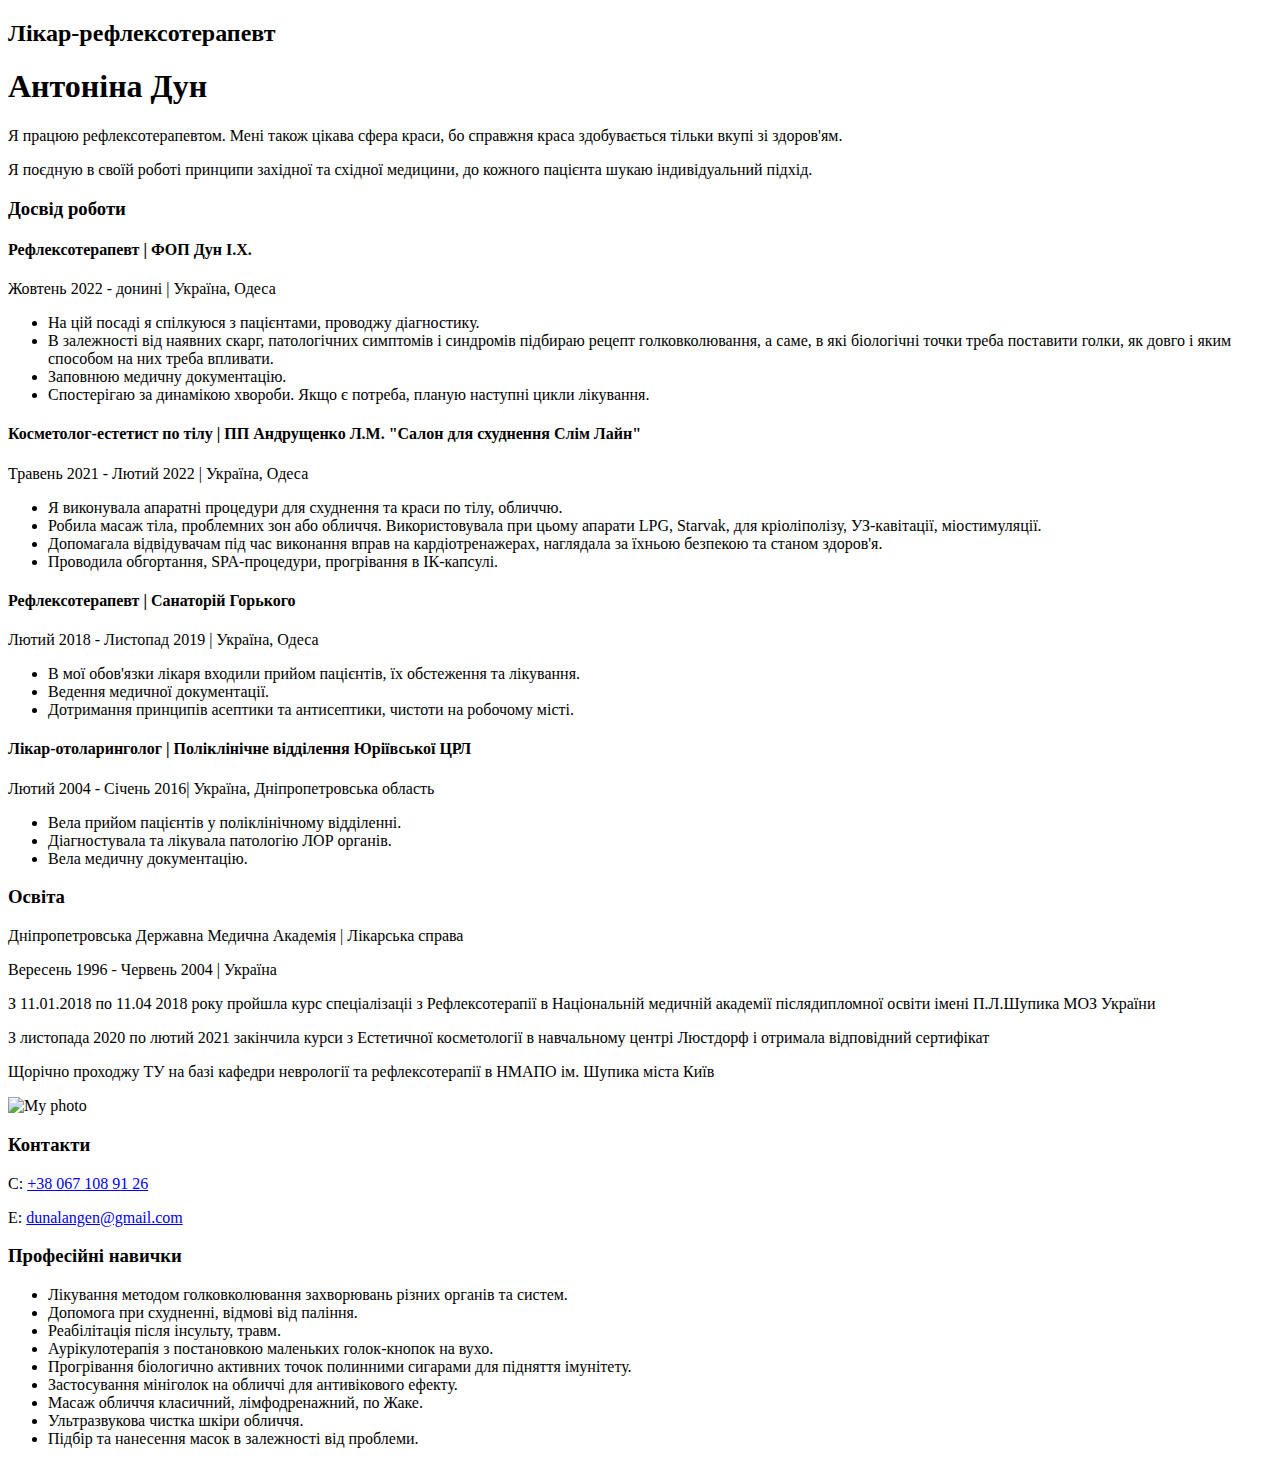
==== index.html @ efcacf2e "Add files via upload" ====
<!DOCTYPE html>
<html lang="en">
<head>
    <meta charset="UTF-8">
    <meta name="viewport" content="width=device-width, initial-scale=1.0">
    <title>My resume</title>
    
    <link rel="preconnect" href="https://fonts.googleapis.com">
    <link rel="preconnect" href="https://fonts.gstatic.com" crossorigin>
    <link href="https://fonts.googleapis.com/css2?family=Montserrat:wght@400;700&display=swap" rel="stylesheet">
   
    <link rel="stylesheet" href="css/styles.css">
</head>
<body>
    <!-- Wrapper -->
 
    <div class="wrapper">
        <!-- Main content -->
        <div class="main-content">
            <!-- My info -->
            <div class="my-info">
             <h2 class="my-profession">Лікар-рефлексотерапевт</h2>
<h1 class="my-name">Антоніна Дун</h1>
<p class="my-descr">Я працюю рефлексотерапевтом. Мені також цікава сфера краси, бо справжня краса здобувається тільки вкупі зі здоров'ям. </p>
    <p class="my-descr"> Я поєдную в своїй роботі принципи західної та східної медицини, до кожного пацієнта шукаю індивідуальний підхід.</p>

</p>
 </div>
  <!-- Work experience -->
            <div>
            <h3 class="work-experience-title">Досвід роботи</h3>
                <!-- Company 1  -->
                <div class="work-experience-container">
                <h4 class="work-experience-company">Рефлексотерапевт   <span class="work-experience-period-separator">|</span><span class="company-name">   ФОП Дун І.Х.</span>
                 </h4>
                <p class="work-experience-period">Жовтень 2022 - донині <span class="work-experience-period-separator">|</span>    Україна, Одеса</p>
                <ul class="work-experience-duties-list">
                    <li class="work-experience-duties-item">На цій посаді я спілкуюся з пацієнтами, проводжу діагностику. 
                         </li> 
                         <li class="work-experience-duties-item">В залежності від наявних скарг, патологічних симптомів і синдромів підбираю рецепт голковколювання, а саме, в які біологічні точки треба поставити голки, як довго і яким способом на них треба впливати.
                         
                         </li>
                    <li class="work-experience-duties-item">Заповнюю медичну документацію. 
                        </li>
                    <li class="work-experience-duties-item">Спостерігаю за динамікою хвороби. Якщо є потреба, планую наступні цикли лікування.
                         </li>
                </ul>
               </div>
                <!-- Company 2 -->
                <div class="work-experience-container">
                    <h4 class="work-experience-company">Косметолог-естетист по тілу   <span class="work-experience-period-separator">|</span><span class="company-name">    ПП Андрущенко Л.М. "Салон для схуднення Слім Лайн"</span>
                    </h4>
                    <p class="work-experience-period">Травень 2021 - Лютий 2022   <span class="work-experience-period-separator">|</span>    Україна, Одеса</p>
                    <ul class="work-experience-duties-list">
                        <li class="work-experience-duties-item">Я виконувала апаратні процедури для схуднення та краси по тілу, обличчю.
                             </li> 
                             <li class="work-experience-duties-item">Робила масаж тіла, проблемних зон або обличчя. Використовувала при цьому апарати LPG, Starvak, для кріоліполізу, УЗ-кавітації, міостимуляції. 
                              </li>
                        <li class="work-experience-duties-item">Допомагала відвідувачам під час виконання вправ на кардіотренажерах, наглядала за їхньою безпекою та станом здоров'я. 
                            </li>
                            <li class="work-experience-duties-item">Проводила обгортання, SPA-процедури, прогрівання в ІК-капсулі.
                            </ul> </li>
                </div>
                    <!-- Company 3 -->
                    <div class="work-experience-container">
                    <h4 class="work-experience-company">Рефлексотерапевт   <span class="work-experience-period-separator">|</span><span class="company-name">    Санаторій Горького</span>
                    </h4>
                    <p class="work-experience-period">Лютий 2018 - Листопад 2019   <span class="work-experience-period-separator">|</span>    Україна, Одеса</p>
                    <ul class="work-experience-duties-list">
                        <li class="work-experience-duties-item">В мої обов'язки лікаря входили прийом пацієнтів, їх обстеження та лікування.
                             </li> 
                             <li class="work-experience-duties-item">Ведення медичної документації.
                              </li>
                        <li class="work-experience-duties-item">Дотримання принципів асептики та антисептики, чистоти на робочому місті. 
                            </li>
                    </ul> 
                </div>
                    <!-- Company 4 -->
                    <div class="work-experience-container">
                    <h4 class="work-experience-company">Лікар-отоларинголог  <span class="work-experience-period-separator">|</span><span class="company-name">    Поліклінічне відділення Юріївської ЦРЛ</span>
                    </h4>
                    <p class="work-experience-period">Лютий 2004 - Січень 2016<span class="work-experience-period-separator">|</span>    Україна, Дніпропетровська область</p>
                    <ul class="work-experience-duties-list">
                        <li class="work-experience-duties-item">Вела прийом пацієнтів у поліклінічному відділенні. 
                             </li> 
                             <li class="work-experience-duties-item">Діагностувала та лікувала патологію ЛОР органів.
                              </li>
                        <li class="work-experience-duties-item">Вела медичну документацію. 
                            </li>
                    </ul> 
                </div>  
            </div>
                <!-- Education -->
                <div>
             <h3 class="education-title">Освіта</h3> 
             <p class="education-university">Дніпропетровська Державна Медична Академія    <span class="work-experience-period-separator">|</span><span class="education-faculty">    Лікарська справа</span></p>
              <p class="education-period">Вересень 1996 - Червень 2004   |   Україна</p>
             <p>З 11.01.2018 по 11.04 2018 року пройшла курс спеціалізаціі з Рефлексотерапії в Національній медичній академії післядипломної освіти імені П.Л.Шупика МОЗ України </p> 
<p>З листопада 2020 по лютий 2021 закінчила курси з Естетичної косметології в навчальному центрі Люстдорф і отримала відповідний сертифікат</p>
<p>Щорічно проходжу ТУ на базі кафедри неврології та рефлексотерапії в НМАПО ім. Шупика міста Київ</p>
            </div>
         </div>
    <!-- Sidebar -->
    <aside class="sidebar">

        <img src="./css/my photo.jpg" alt="My photo" width="370">
        <div class="sidebar-content">

        
       
        <!-- Contacts -->
<div class="Contacts-container">
<h3 class="contacts-title">Контакти</h3>
    <p class="contacts-item">
        <span class="contacts-type"></span>C: 
        <a class="contacts-link" href="tel:+30671089126" target="_blank">+38 067 108 91 26</a> </p>
    <p class="contacts-item">
        <span class="contacts-type"></span>E: 
        <a class="contacts-link" href="malto:dunalangen@gmail.com" target="_blank">dunalangen@gmail.com</a></p>  
        <div class="skills-container">
            <h3 class="skills-title">Професійні навички</h3>
            <ul class="skills-list">
                <li class="skills-list-item">Лікування методом голковколювання захворювань різних органів та систем.</li>
                <li class="skills-list-item">Допомога при схудненні, відмові від паління.</li>
                <li class="skills-list-item">Реабілітація після інсульту, травм.</li>
                <li class="skills-list-item">Аурікулотерапія з постановкою маленьких голок-кнопок на вухо.</li>
                <li class="skills-list-item">Прогрівання біологично активних точок полинними сигарами для підняття імунітету.</li>
                <li class="skills-list-item">Застосування мініголок на обличчі для антивікового ефекту.</li>
                <li class="skills-list-item">Масаж обличчя класичний, лімфодренажний, по Жаке.</li>
                <li class="skills-list-item">Ультразвукова чистка шкіри обличчя.</li>
                <li class="skills-list-item">Підбір та нанесення масок в залежності від проблеми.</li>
            </ul>
            </div></div>

    </aside>  
</div>
</div>
</body>
</html>
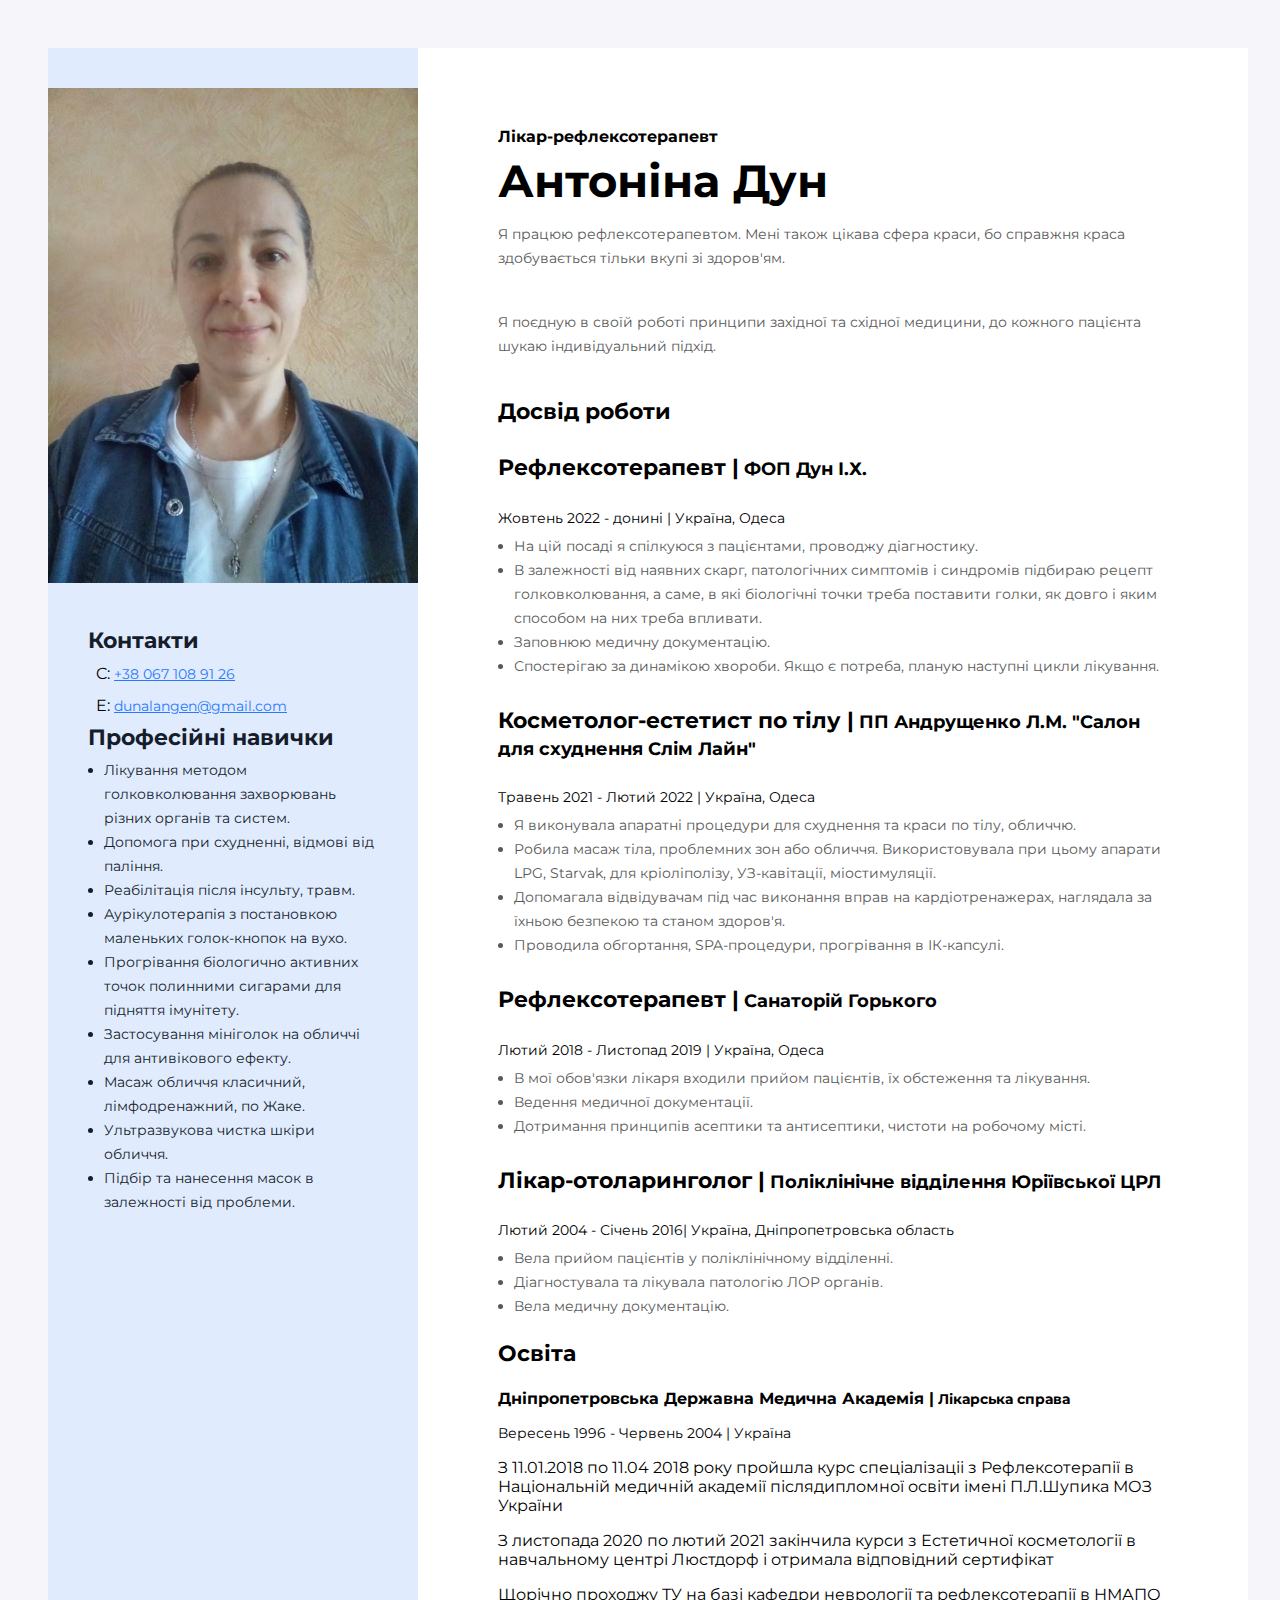
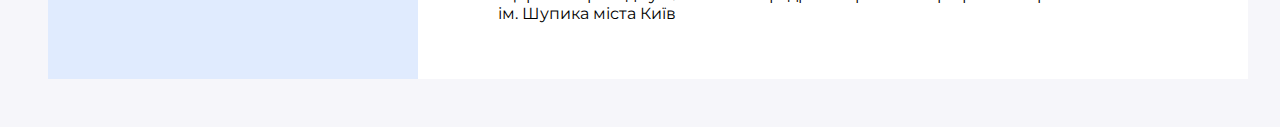
==== commit 3d5a2c56: "sidebar" ====
--- a/index.html
+++ b/index.html
@@ -1,139 +1,139 @@
-<!DOCTYPE html>
-<html lang="en">
-<head>
-    <meta charset="UTF-8">
-    <meta name="viewport" content="width=device-width, initial-scale=1.0">
-    <title>My resume</title>
-    
-    <link rel="preconnect" href="https://fonts.googleapis.com">
-    <link rel="preconnect" href="https://fonts.gstatic.com" crossorigin>
-    <link href="https://fonts.googleapis.com/css2?family=Montserrat:wght@400;700&display=swap" rel="stylesheet">
-   
-    <link rel="stylesheet" href="css/styles.css">
-</head>
-<body>
-    <!-- Wrapper -->
- 
-    <div class="wrapper">
-        <!-- Main content -->
-        <div class="main-content">
-            <!-- My info -->
-            <div class="my-info">
-             <h2 class="my-profession">Лікар-рефлексотерапевт</h2>
-<h1 class="my-name">Антоніна Дун</h1>
-<p class="my-descr">Я працюю рефлексотерапевтом. Мені також цікава сфера краси, бо справжня краса здобувається тільки вкупі зі здоров'ям. </p>
-    <p class="my-descr"> Я поєдную в своїй роботі принципи західної та східної медицини, до кожного пацієнта шукаю індивідуальний підхід.</p>
-
-</p>
- </div>
-  <!-- Work experience -->
-            <div>
-            <h3 class="work-experience-title">Досвід роботи</h3>
-                <!-- Company 1  -->
-                <div class="work-experience-container">
-                <h4 class="work-experience-company">Рефлексотерапевт   <span class="work-experience-period-separator">|</span><span class="company-name">   ФОП Дун І.Х.</span>
-                 </h4>
-                <p class="work-experience-period">Жовтень 2022 - донині <span class="work-experience-period-separator">|</span>    Україна, Одеса</p>
-                <ul class="work-experience-duties-list">
-                    <li class="work-experience-duties-item">На цій посаді я спілкуюся з пацієнтами, проводжу діагностику. 
-                         </li> 
-                         <li class="work-experience-duties-item">В залежності від наявних скарг, патологічних симптомів і синдромів підбираю рецепт голковколювання, а саме, в які біологічні точки треба поставити голки, як довго і яким способом на них треба впливати.
-                         
-                         </li>
-                    <li class="work-experience-duties-item">Заповнюю медичну документацію. 
-                        </li>
-                    <li class="work-experience-duties-item">Спостерігаю за динамікою хвороби. Якщо є потреба, планую наступні цикли лікування.
-                         </li>
-                </ul>
-               </div>
-                <!-- Company 2 -->
-                <div class="work-experience-container">
-                    <h4 class="work-experience-company">Косметолог-естетист по тілу   <span class="work-experience-period-separator">|</span><span class="company-name">    ПП Андрущенко Л.М. "Салон для схуднення Слім Лайн"</span>
-                    </h4>
-                    <p class="work-experience-period">Травень 2021 - Лютий 2022   <span class="work-experience-period-separator">|</span>    Україна, Одеса</p>
-                    <ul class="work-experience-duties-list">
-                        <li class="work-experience-duties-item">Я виконувала апаратні процедури для схуднення та краси по тілу, обличчю.
-                             </li> 
-                             <li class="work-experience-duties-item">Робила масаж тіла, проблемних зон або обличчя. Використовувала при цьому апарати LPG, Starvak, для кріоліполізу, УЗ-кавітації, міостимуляції. 
-                              </li>
-                        <li class="work-experience-duties-item">Допомагала відвідувачам під час виконання вправ на кардіотренажерах, наглядала за їхньою безпекою та станом здоров'я. 
-                            </li>
-                            <li class="work-experience-duties-item">Проводила обгортання, SPA-процедури, прогрівання в ІК-капсулі.
-                            </ul> </li>
-                </div>
-                    <!-- Company 3 -->
-                    <div class="work-experience-container">
-                    <h4 class="work-experience-company">Рефлексотерапевт   <span class="work-experience-period-separator">|</span><span class="company-name">    Санаторій Горького</span>
-                    </h4>
-                    <p class="work-experience-period">Лютий 2018 - Листопад 2019   <span class="work-experience-period-separator">|</span>    Україна, Одеса</p>
-                    <ul class="work-experience-duties-list">
-                        <li class="work-experience-duties-item">В мої обов'язки лікаря входили прийом пацієнтів, їх обстеження та лікування.
-                             </li> 
-                             <li class="work-experience-duties-item">Ведення медичної документації.
-                              </li>
-                        <li class="work-experience-duties-item">Дотримання принципів асептики та антисептики, чистоти на робочому місті. 
-                            </li>
-                    </ul> 
-                </div>
-                    <!-- Company 4 -->
-                    <div class="work-experience-container">
-                    <h4 class="work-experience-company">Лікар-отоларинголог  <span class="work-experience-period-separator">|</span><span class="company-name">    Поліклінічне відділення Юріївської ЦРЛ</span>
-                    </h4>
-                    <p class="work-experience-period">Лютий 2004 - Січень 2016<span class="work-experience-period-separator">|</span>    Україна, Дніпропетровська область</p>
-                    <ul class="work-experience-duties-list">
-                        <li class="work-experience-duties-item">Вела прийом пацієнтів у поліклінічному відділенні. 
-                             </li> 
-                             <li class="work-experience-duties-item">Діагностувала та лікувала патологію ЛОР органів.
-                              </li>
-                        <li class="work-experience-duties-item">Вела медичну документацію. 
-                            </li>
-                    </ul> 
-                </div>  
-            </div>
-                <!-- Education -->
-                <div>
-             <h3 class="education-title">Освіта</h3> 
-             <p class="education-university">Дніпропетровська Державна Медична Академія    <span class="work-experience-period-separator">|</span><span class="education-faculty">    Лікарська справа</span></p>
-              <p class="education-period">Вересень 1996 - Червень 2004   |   Україна</p>
-             <p>З 11.01.2018 по 11.04 2018 року пройшла курс спеціалізаціі з Рефлексотерапії в Національній медичній академії післядипломної освіти імені П.Л.Шупика МОЗ України </p> 
-<p>З листопада 2020 по лютий 2021 закінчила курси з Естетичної косметології в навчальному центрі Люстдорф і отримала відповідний сертифікат</p>
-<p>Щорічно проходжу ТУ на базі кафедри неврології та рефлексотерапії в НМАПО ім. Шупика міста Київ</p>
-            </div>
-         </div>
-    <!-- Sidebar -->
-    <aside class="sidebar">
-
-        <img src="./css/my photo.jpg" alt="My photo" width="370">
-        <div class="sidebar-content">
-
-        
-       
-        <!-- Contacts -->
-<div class="Contacts-container">
-<h3 class="contacts-title">Контакти</h3>
-    <p class="contacts-item">
-        <span class="contacts-type"></span>C: 
-        <a class="contacts-link" href="tel:+30671089126" target="_blank">+38 067 108 91 26</a> </p>
-    <p class="contacts-item">
-        <span class="contacts-type"></span>E: 
-        <a class="contacts-link" href="malto:dunalangen@gmail.com" target="_blank">dunalangen@gmail.com</a></p>  
-        <div class="skills-container">
-            <h3 class="skills-title">Професійні навички</h3>
-            <ul class="skills-list">
-                <li class="skills-list-item">Лікування методом голковколювання захворювань різних органів та систем.</li>
-                <li class="skills-list-item">Допомога при схудненні, відмові від паління.</li>
-                <li class="skills-list-item">Реабілітація після інсульту, травм.</li>
-                <li class="skills-list-item">Аурікулотерапія з постановкою маленьких голок-кнопок на вухо.</li>
-                <li class="skills-list-item">Прогрівання біологично активних точок полинними сигарами для підняття імунітету.</li>
-                <li class="skills-list-item">Застосування мініголок на обличчі для антивікового ефекту.</li>
-                <li class="skills-list-item">Масаж обличчя класичний, лімфодренажний, по Жаке.</li>
-                <li class="skills-list-item">Ультразвукова чистка шкіри обличчя.</li>
-                <li class="skills-list-item">Підбір та нанесення масок в залежності від проблеми.</li>
-            </ul>
-            </div></div>
-
-    </aside>  
-</div>
-</div>
-</body>
+<!DOCTYPE html>
+<html lang="en">
+<head>
+    <meta charset="UTF-8">
+    <meta name="viewport" content="width=device-width, initial-scale=1.0">
+    <title>My resume</title>
+    
+    <link rel="preconnect" href="https://fonts.googleapis.com">
+    <link rel="preconnect" href="https://fonts.gstatic.com" crossorigin>
+    <link href="https://fonts.googleapis.com/css2?family=Montserrat:wght@400;700&display=swap" rel="stylesheet">
+   
+    <link rel="stylesheet" href="./css/styles.css">
+</head>
+<body>
+    <!-- Wrapper -->
+ 
+    <div class="wrapper">
+        <!-- Main content -->
+        <div class="main-content">
+            <!-- My info -->
+            <div class="my-info">
+             <h2 class="my-profession">Лікар-рефлексотерапевт</h2>
+<h1 class="my-name">Антоніна Дун</h1>
+<p class="my-descr">Я працюю рефлексотерапевтом. Мені також цікава сфера краси, бо справжня краса здобувається тільки вкупі зі здоров'ям. </p>
+    <p class="my-descr"> Я поєдную в своїй роботі принципи західної та східної медицини, до кожного пацієнта шукаю індивідуальний підхід.</p>
+
+</p>
+ </div>
+  <!-- Work experience -->
+            <div>
+            <h3 class="work-experience-title">Досвід роботи</h3>
+                <!-- Company 1  -->
+                <div class="work-experience-container">
+                <h4 class="work-experience-company">Рефлексотерапевт   <span class="work-experience-period-separator">|</span><span class="company-name">   ФОП Дун І.Х.</span>
+                 </h4>
+                <p class="work-experience-period">Жовтень 2022 - донині <span class="work-experience-period-separator">|</span>    Україна, Одеса</p>
+                <ul class="work-experience-duties-list">
+                    <li class="work-experience-duties-item">На цій посаді я спілкуюся з пацієнтами, проводжу діагностику. 
+                         </li> 
+                         <li class="work-experience-duties-item">В залежності від наявних скарг, патологічних симптомів і синдромів підбираю рецепт голковколювання, а саме, в які біологічні точки треба поставити голки, як довго і яким способом на них треба впливати.
+                         
+                         </li>
+                    <li class="work-experience-duties-item">Заповнюю медичну документацію. 
+                        </li>
+                    <li class="work-experience-duties-item">Спостерігаю за динамікою хвороби. Якщо є потреба, планую наступні цикли лікування.
+                         </li>
+                </ul>
+               </div>
+                <!-- Company 2 -->
+                <div class="work-experience-container">
+                    <h4 class="work-experience-company">Косметолог-естетист по тілу   <span class="work-experience-period-separator">|</span><span class="company-name">    ПП Андрущенко Л.М. "Салон для схуднення Слім Лайн"</span>
+                    </h4>
+                    <p class="work-experience-period">Травень 2021 - Лютий 2022   <span class="work-experience-period-separator">|</span>    Україна, Одеса</p>
+                    <ul class="work-experience-duties-list">
+                        <li class="work-experience-duties-item">Я виконувала апаратні процедури для схуднення та краси по тілу, обличчю.
+                             </li> 
+                             <li class="work-experience-duties-item">Робила масаж тіла, проблемних зон або обличчя. Використовувала при цьому апарати LPG, Starvak, для кріоліполізу, УЗ-кавітації, міостимуляції. 
+                              </li>
+                        <li class="work-experience-duties-item">Допомагала відвідувачам під час виконання вправ на кардіотренажерах, наглядала за їхньою безпекою та станом здоров'я. 
+                            </li>
+                            <li class="work-experience-duties-item">Проводила обгортання, SPA-процедури, прогрівання в ІК-капсулі.
+                            </ul> </li>
+                </div>
+                    <!-- Company 3 -->
+                    <div class="work-experience-container">
+                    <h4 class="work-experience-company">Рефлексотерапевт   <span class="work-experience-period-separator">|</span><span class="company-name">    Санаторій Горького</span>
+                    </h4>
+                    <p class="work-experience-period">Лютий 2018 - Листопад 2019   <span class="work-experience-period-separator">|</span>    Україна, Одеса</p>
+                    <ul class="work-experience-duties-list">
+                        <li class="work-experience-duties-item">В мої обов'язки лікаря входили прийом пацієнтів, їх обстеження та лікування.
+                             </li> 
+                             <li class="work-experience-duties-item">Ведення медичної документації.
+                              </li>
+                        <li class="work-experience-duties-item">Дотримання принципів асептики та антисептики, чистоти на робочому місті. 
+                            </li>
+                    </ul> 
+                </div>
+                    <!-- Company 4 -->
+                    <div class="work-experience-container">
+                    <h4 class="work-experience-company">Лікар-отоларинголог  <span class="work-experience-period-separator">|</span><span class="company-name">    Поліклінічне відділення Юріївської ЦРЛ</span>
+                    </h4>
+                    <p class="work-experience-period">Лютий 2004 - Січень 2016<span class="work-experience-period-separator">|</span>    Україна, Дніпропетровська область</p>
+                    <ul class="work-experience-duties-list">
+                        <li class="work-experience-duties-item">Вела прийом пацієнтів у поліклінічному відділенні. 
+                             </li> 
+                             <li class="work-experience-duties-item">Діагностувала та лікувала патологію ЛОР органів.
+                              </li>
+                        <li class="work-experience-duties-item">Вела медичну документацію. 
+                            </li>
+                    </ul> 
+                </div>  
+            </div>
+                <!-- Education -->
+                <div>
+             <h3 class="education-title">Освіта</h3> 
+             <p class="education-university">Дніпропетровська Державна Медична Академія    <span class="work-experience-period-separator">|</span><span class="education-faculty">    Лікарська справа</span></p>
+              <p class="education-period">Вересень 1996 - Червень 2004   |   Україна</p>
+             <p>З 11.01.2018 по 11.04 2018 року пройшла курс спеціалізаціі з Рефлексотерапії в Національній медичній академії післядипломної освіти імені П.Л.Шупика МОЗ України </p> 
+<p>З листопада 2020 по лютий 2021 закінчила курси з Естетичної косметології в навчальному центрі Люстдорф і отримала відповідний сертифікат</p>
+<p>Щорічно проходжу ТУ на базі кафедри неврології та рефлексотерапії в НМАПО ім. Шупика міста Київ</p>
+            </div>
+         </div>
+    <!-- Sidebar -->
+    <aside class="sidebar">
+
+        <img src="./css/my photo.jpg" alt="My photo" width="370">
+        <div class="sidebar-content">
+
+        
+       
+        <!-- Contacts -->
+<div class="Contacts-container">
+<h3 class="contacts-title">Контакти</h3>
+    <p class="contacts-item">
+        <span class="contacts-type"></span>C: 
+        <a class="contacts-link" href="tel:+30671089126" target="_blank">+38 067 108 91 26</a> </p>
+    <p class="contacts-item">
+        <span class="contacts-type"></span>E: 
+        <a class="contacts-link" href="malto:dunalangen@gmail.com" target="_blank">dunalangen@gmail.com</a></p>  
+        <div class="skills-container">
+            <h3 class="skills-title">Професійні навички</h3>
+            <ul class="skills-list">
+                <li class="skills-list-item">Лікування методом голковколювання захворювань різних органів та систем.</li>
+                <li class="skills-list-item">Допомога при схудненні, відмові від паління.</li>
+                <li class="skills-list-item">Реабілітація після інсульту, травм.</li>
+                <li class="skills-list-item">Аурікулотерапія з постановкою маленьких голок-кнопок на вухо.</li>
+                <li class="skills-list-item">Прогрівання біологично активних точок полинними сигарами для підняття імунітету.</li>
+                <li class="skills-list-item">Застосування мініголок на обличчі для антивікового ефекту.</li>
+                <li class="skills-list-item">Масаж обличчя класичний, лімфодренажний, по Жаке.</li>
+                <li class="skills-list-item">Ультразвукова чистка шкіри обличчя.</li>
+                <li class="skills-list-item">Підбір та нанесення масок в залежності від проблеми.</li>
+            </ul>
+            </div></div>
+
+    </aside>  
+</div>
+</div>
+</body>
 </html>--- a/css/styles.css
+++ b/css/styles.css
@@ -0,0 +1,220 @@
+body {
+    background: #F6F6FA;
+    padding: 40px 40px 40px 40px;
+    font-family: 'Montserrat', sans-serif
+    }
+    ul,ol{
+        margin-top: 0;
+        margin-bottom: 0;
+    }
+    .wrapper {
+    background: #fff;
+    display: flex;
+    flex-direction: row-reverse;
+    width: 1200px;
+    margin: 0 auto; 
+    }
+    /* Main content */
+    .main-content {
+    padding: 80px 80px 40px 80px;
+    box-sizing: border-box;
+    }
+    /* Sidebar */
+    .sidebar {
+    background: #E0EBFE;
+    padding-top: 40px;
+    padding-bottom: 40px;
+    box-sizing: border-box;
+    width: 370px
+    }
+    
+    .sidebar-content {
+        padding-left: 40px;
+        padding-top: 40px;
+        padding-right: 40px;
+        box-sizing: border-box
+    }
+    .contacts-title {
+        color: #161D2A;
+        font-size: 22px;
+        font-weight: 700;
+        line-height: normal;
+        margin-top: 0;
+        margin-bottom: 8px
+       }
+    /* Contacts */
+    .contacts-type {
+        color: #161D2A;
+        font-size: 14px;
+        font-weight: 700;
+        line-height: 24px;
+        margin-right: 8px;
+        }
+        .contacts-link {
+            color: #2979FF;
+                font-size: 14px;
+                font-weight: 400;
+                line-height: 24px;
+                text-decoration-line: underline;
+        }
+    
+        .contacts-item {
+            margin-top: 0;
+            margin-bottom: 8px;
+        }
+        .Contacts-container {
+            margin-bottom: 40px;
+        }
+        .skills-container {
+            margin-bottom: 40px
+         }
+        .skills-title {color: #161D2A;
+            font-size: 22px;
+            font-weight: 700;
+            line-height: 24px;
+            margin-top: 0;
+            margin-bottom: 8px;
+        }
+        .skills-list {
+            padding-left: 16px;
+            color: #161D2A;
+                font-size: 14px;
+                font-weight: 400;
+                line-height: 24px
+        }
+        .skills-list-item {
+            color: #161D2A;
+            font-size: 14px;
+            font-weight: 400;
+            line-height: 24px;
+        }
+        /* Main content */
+        .my-profession {
+            color: #000 ;
+            font-size: 16px;
+            font-weight: 700px;
+            line-height: 17px;
+            margin-top: 0;
+            margin-bottom: 8px;
+         }
+        .my-name {
+            color:#000 ;
+            font-size: 45px;
+            font-weight: 700px;
+            line-height: 55px;
+            margin-top: 0;
+            margin-bottom: 12px;
+         }
+        .my-descr {
+            color: #595959;
+            font-size: 14px;
+            font-weight: 400;
+            line-height: 24px;
+            margin-bottom: 40px;
+        }
+            /* My projects */
+        .my-project-title {
+            color: #000;
+            font-size: 22px;
+            font-weight: 700px;
+            line-height: 27px;
+            margin-top: 0;
+            margin-bottom: 8px;
+        }
+        .my-info {
+            margin-bottom: 40px;
+        }
+        .my-projects {
+        margin-bottom: 40px;
+    
+        }
+    
+        .my-project-list {
+        padding-left: 16px
+        }
+        .my-project-item {
+    color: #000;
+        font-size: 14px;
+        font-weight: 700px;
+        line-height: 24px;
+        }
+        .my-project-item-link {
+    color: #005FFF;
+        font-size: 14px;
+        font-weight: 400px;
+        line-height: 24px;
+        text-decoration-line: underline;
+        }
+            
+    
+    .my-project-item-tech {
+    color: #A8A8A8;
+        font-size: 14px;
+        font-weight: 400px;
+        line-height: 24px;
+    }
+    .work-experience-title {
+        color: #000;
+        font-size: 22px;
+        font-weight: 700px;
+        line-height: 27px;
+        margin-top: 0;
+        margin-bottom: 12;
+    }
+    .company-name {
+        color: 151515;
+            font-size: 18px;
+            font-weight: 700;
+            line-height: normal;
+    }
+    .work-experience-company {
+        color: #000;
+            font-size: 22px;
+            font-weight: 700;
+            line-height: 27px;
+    
+    }
+    .work-experience-period {
+     color: 151515;
+    font-size: 14px;
+    font-weight: 400px;
+    line-height: 15px;
+    margin-bottom: 8px;
+    }
+    .work-experience-period-separator {
+        color: 151515;
+    }
+    .work-experience-duties-list {
+        padding-left: 16px;
+    }
+    
+    .work-experience-duties-item {
+    color: #595959;
+        font-size: 14px;
+        font-weight: 400;
+        line-height: 24px;
+    }
+    .work-experience-containe {
+        margin-bottom: 12px;
+    }
+    .education-title {
+    color: #000;
+        font-size: 22px;
+        font-weight: 700;
+    }
+    .education-university {
+    color: 151515;
+        font-size: 16px;
+        font-weight: 700;
+    }
+    .education-faculty {
+    color: #000;
+        font-size: 14px;
+        font-weight: 700;
+    }
+    .education-period { 
+    color: 151515;
+        font-size: 14px;
+        font-weight: 400;
+    }
+    